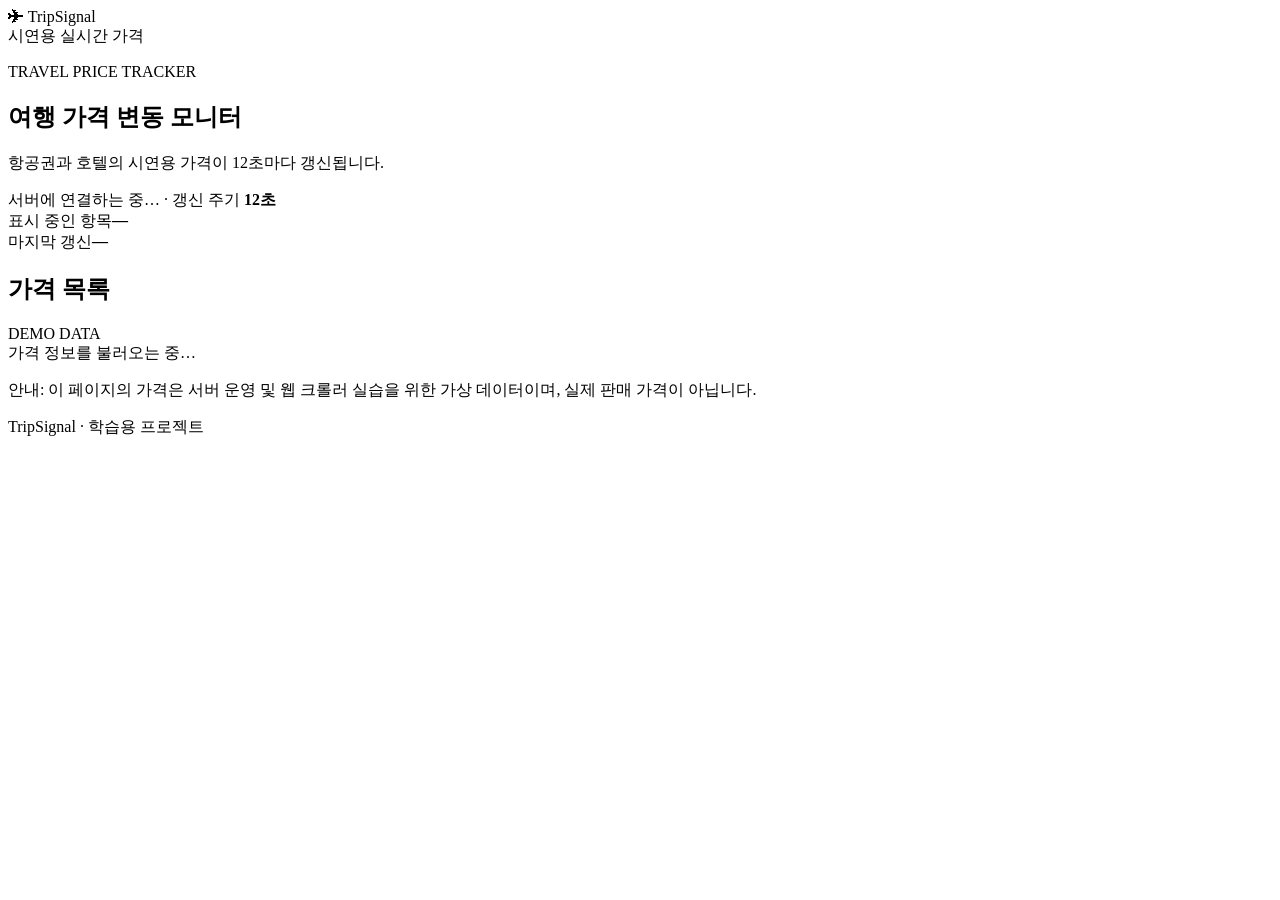
==== site/index.html @ cf35ae23 "Add files via upload" ====
<!doctype html>
<html lang="ko">
<head>
  <meta charset="utf-8">
  <meta name="viewport" content="width=device-width, initial-scale=1">
  <title>TripSignal | 여행 가격 모니터</title>
  <link rel="stylesheet" href="/style.css">
</head>
<body>
  <header class="top">
    <div class="brand">✈ TripSignal</div>
    <div class="live"><span class="dot"></span> 시연용 실시간 가격</div>
  </header>
  <main>
    <section class="hero">
      <p class="eyebrow">TRAVEL PRICE TRACKER</p>
      <h1>여행 가격 변동 모니터</h1>
      <p class="sub">항공권과 호텔의 시연용 가격이 12초마다 갱신됩니다.</p>
      <div class="status">
        <span id="statusDot" class="status-dot"></span>
        <span id="statusText">서버에 연결하는 중…</span>
        <span class="sep">·</span>
        <span>갱신 주기 <b>12초</b></span>
      </div>
    </section>
    <section class="summary">
      <div><span class="summary-label">표시 중인 항목</span><strong id="itemCount">—</strong></div>
      <div><span class="summary-label">마지막 갱신</span><strong id="updatedAt">—</strong></div>
    </section>
    <section>
      <div class="section-heading">
        <h2>가격 목록</h2>
        <span class="demo-tag">DEMO DATA</span>
      </div>
      <div id="prices" class="price-grid">
        <div class="loading">가격 정보를 불러오는 중…</div>
      </div>
    </section>
    <p class="notice">안내: 이 페이지의 가격은 서버 운영 및 웹 크롤러 실습을 위한 가상 데이터이며, 실제 판매 가격이 아닙니다.</p>
  </main>
  <footer>TripSignal · 학습용 프로젝트</footer>
  <script src="/app.js"></script>
</body>
</html>
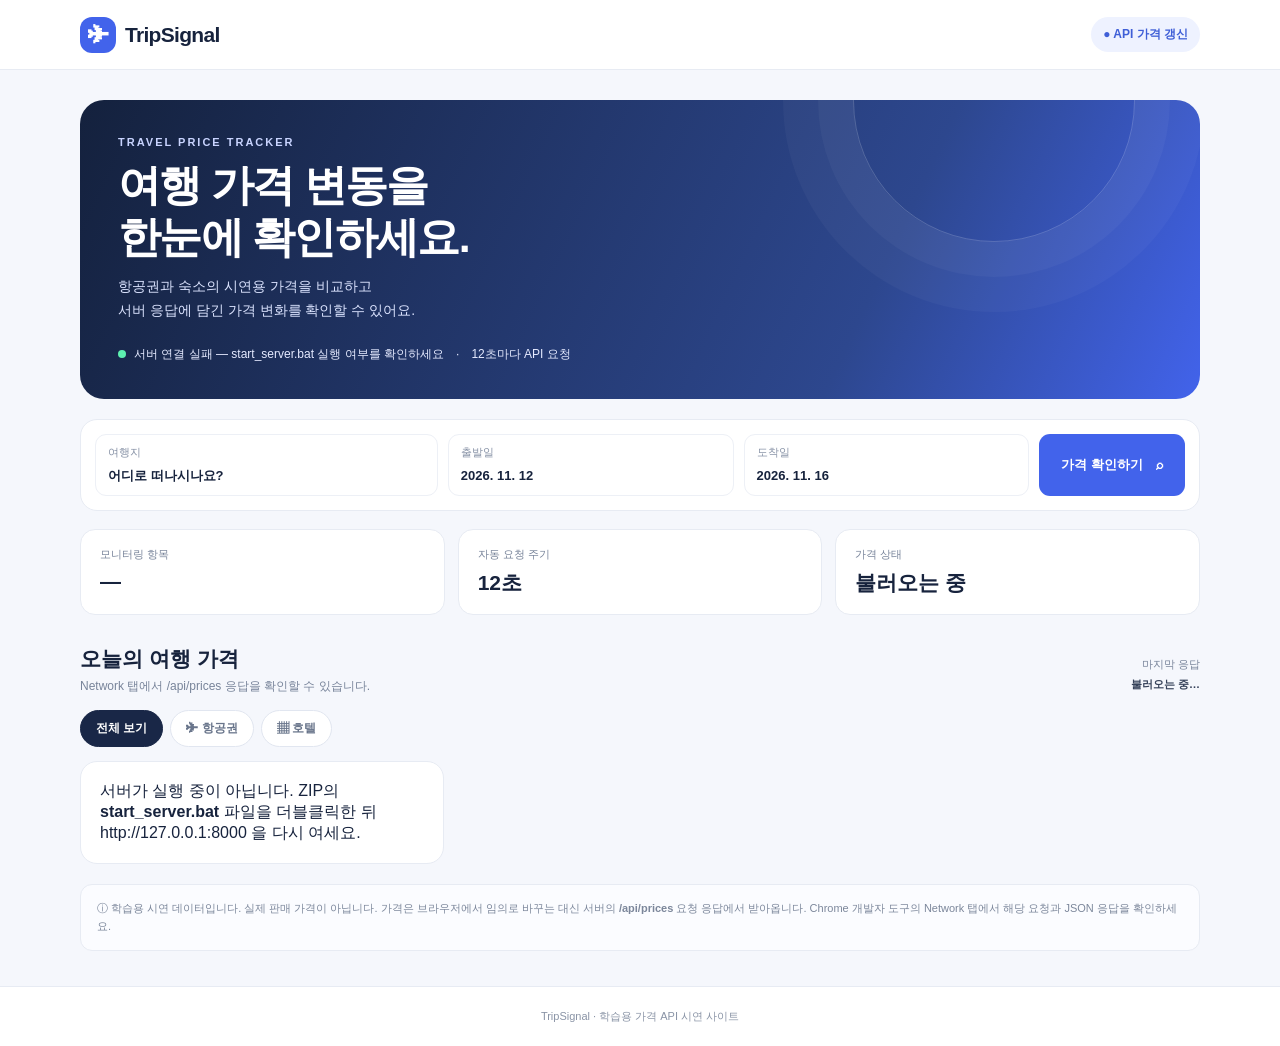
==== commit e79a1ee3: "Add files via upload" ====
--- a/site/index.html
+++ b/site/index.html
@@ -1,44 +1,51 @@
 <!doctype html>
 <html lang="ko">
 <head>
-  <meta charset="utf-8">
-  <meta name="viewport" content="width=device-width, initial-scale=1">
-  <title>TripSignal | 여행 가격 모니터</title>
-  <link rel="stylesheet" href="/style.css">
-</head>
+<meta charset="utf-8"><meta name="viewport" content="width=device-width,initial-scale=1">
+<title>TripSignal | 여행 가격 모니터</title>
+<style>
+:root{--blue:#4263eb;--ink:#17233d;--muted:#78849a;--line:#e7ebf3;--bg:#f5f7fc}
+*{box-sizing:border-box}body{margin:0;background:var(--bg);font-family:Arial,"Noto Sans KR",sans-serif;color:var(--ink)}
+header{height:70px;background:#fff;border-bottom:1px solid var(--line);display:flex;align-items:center}.nav,main{width:min(1120px,calc(100% - 36px));margin:auto}.nav{display:flex;justify-content:space-between;align-items:center}.logo{font-size:21px;font-weight:850;letter-spacing:-.7px}.mark{display:inline-grid;place-items:center;width:36px;height:36px;background:var(--blue);color:white;border-radius:12px;margin-right:9px}.live{background:#eef2ff;color:#3f5fd7;padding:9px 12px;border-radius:99px;font-size:12px;font-weight:700}
+.hero{margin:30px 0 20px;padding:36px 38px;border-radius:24px;color:white;background:linear-gradient(115deg,#14213d,#2d478e 70%,#4263eb);position:relative;overflow:hidden}.hero:after{content:"";position:absolute;width:280px;height:280px;border:1px solid #ffffff30;border-radius:50%;right:65px;top:-140px;box-shadow:0 0 0 35px #ffffff09,0 0 0 70px #ffffff08}.eyebrow{font-size:11px;letter-spacing:2px;color:#c9d4ff;font-weight:bold;margin-bottom:12px}h1{font-size:clamp(30px,4vw,43px);line-height:1.2;letter-spacing:-1.7px;margin:0 0 12px}.hero p{color:#dce4ff;font-size:14px;line-height:1.7;margin:0}.hero-foot{margin-top:23px;font-size:12px;color:#e5eaff}.dot{display:inline-block;width:8px;height:8px;border-radius:50%;background:#5df0b0;margin-right:8px}
+.search{background:#fff;border:1px solid var(--line);border-radius:17px;padding:14px;display:grid;grid-template-columns:1.2fr 1fr 1fr auto;gap:10px}.field{padding:10px 12px;border:1px solid #edf0f6;border-radius:11px}.field small{display:block;color:#8792a6;font-size:11px;margin-bottom:6px}.field b{font-size:13px}.search button{background:var(--blue);border:0;color:#fff;border-radius:11px;padding:0 22px;font-weight:bold;cursor:pointer}
+.stats{display:grid;grid-template-columns:repeat(3,1fr);gap:13px;margin:18px 0 30px}.stat{background:#fff;border:1px solid var(--line);border-radius:15px;padding:17px 19px}.stat small{display:block;color:var(--muted);font-size:11px;margin-bottom:7px}.stat strong{font-size:21px}.heading{display:flex;justify-content:space-between;align-items:end;margin-bottom:15px}.heading h2{margin:0 0 5px;font-size:21px}.heading p{margin:0;color:var(--muted);font-size:12px}.updated{text-align:right;color:var(--muted);font-size:11px;line-height:1.8}.updated b{color:#36425a}.tabs{display:flex;gap:7px;margin-bottom:14px}.tab{border:1px solid #e1e6f0;background:white;color:#69758b;border-radius:99px;padding:9px 15px;font-weight:bold;font-size:12px;cursor:pointer}.tab.active{background:#192747;color:white;border-color:#192747}
+.cards{display:grid;grid-template-columns:repeat(3,minmax(0,1fr));gap:14px}.card{background:white;border:1px solid var(--line);border-radius:17px;padding:19px;transition:.2s}.card.changed{border-color:#8097ff;box-shadow:0 0 0 3px #4263eb10}.topline{display:flex;align-items:center;justify-content:space-between}.kind{font-size:11px;color:#778398}.icon{display:inline-grid;place-items:center;width:29px;height:29px;background:#f0f3ff;border-radius:9px;margin-right:7px}.badge{font-size:10px;font-weight:bold;background:#e9f8f0;color:#13835a;padding:6px 8px;border-radius:7px}.badge.up{background:#fff0e6;color:#b75a28}.name{font-size:17px;font-weight:800;margin:17px 0 5px}.detail{font-size:11px;color:#8a94a6}.price{font-size:28px;letter-spacing:-1px;font-weight:850;margin-top:17px;font-variant-numeric:tabular-nums}.price small{font-size:12px;color:#788397;letter-spacing:0}.spark{height:25px;display:flex;align-items:end;gap:3px;margin-top:9px}.spark i{display:block;flex:1;min-height:5px;background:#dce4ff;border-radius:3px 3px 0 0}.spark i:last-child{background:var(--blue)}.bottom{border-top:1px solid #f0f2f7;margin-top:14px;padding-top:11px;display:flex;justify-content:space-between;color:#8a94a6;font-size:11px}.delta.down{color:#13835a;font-weight:bold}.delta.up{color:#b75a28;font-weight:bold}.notice{font-size:11px;line-height:1.7;color:#7c879b;border:1px solid var(--line);background:#fbfcff;border-radius:12px;padding:14px 16px;margin:20px 0 35px}footer{text-align:center;padding:22px;background:white;border-top:1px solid var(--line);color:#8a94a6;font-size:11px}
+@media(max-width:760px){.search{grid-template-columns:1fr 1fr}.search button{min-height:46px}.cards{grid-template-columns:repeat(2,minmax(0,1fr))}.hero:after{right:-150px}}@media(max-width:520px){.hero{padding:27px 22px}.hero:after{display:none}.cards{grid-template-columns:1fr}.stats{gap:7px}.stat{padding:13px 10px}.stat strong{font-size:16px}.stat small{font-size:10px}.search{padding:10px}.nav,main{width:calc(100% - 28px)}}
+</style></head>
 <body>
-  <header class="top">
-    <div class="brand">✈ TripSignal</div>
-    <div class="live"><span class="dot"></span> 시연용 실시간 가격</div>
-  </header>
-  <main>
-    <section class="hero">
-      <p class="eyebrow">TRAVEL PRICE TRACKER</p>
-      <h1>여행 가격 변동 모니터</h1>
-      <p class="sub">항공권과 호텔의 시연용 가격이 12초마다 갱신됩니다.</p>
-      <div class="status">
-        <span id="statusDot" class="status-dot"></span>
-        <span id="statusText">서버에 연결하는 중…</span>
-        <span class="sep">·</span>
-        <span>갱신 주기 <b>12초</b></span>
-      </div>
-    </section>
-    <section class="summary">
-      <div><span class="summary-label">표시 중인 항목</span><strong id="itemCount">—</strong></div>
-      <div><span class="summary-label">마지막 갱신</span><strong id="updatedAt">—</strong></div>
-    </section>
-    <section>
-      <div class="section-heading">
-        <h2>가격 목록</h2>
-        <span class="demo-tag">DEMO DATA</span>
-      </div>
-      <div id="prices" class="price-grid">
-        <div class="loading">가격 정보를 불러오는 중…</div>
-      </div>
-    </section>
-    <p class="notice">안내: 이 페이지의 가격은 서버 운영 및 웹 크롤러 실습을 위한 가상 데이터이며, 실제 판매 가격이 아닙니다.</p>
-  </main>
-  <footer>TripSignal · 학습용 프로젝트</footer>
-  <script src="/app.js"></script>
-</body>
-</html>
+<header><div class="nav"><div class="logo"><span class="mark">✈</span>TripSignal</div><div class="live">● API 가격 갱신</div></div></header>
+<main>
+<section class="hero"><div class="eyebrow">TRAVEL PRICE TRACKER</div><h1>여행 가격 변동을<br>한눈에 확인하세요.</h1><p>항공권과 숙소의 시연용 가격을 비교하고<br>서버 응답에 담긴 가격 변화를 확인할 수 있어요.</p><div class="hero-foot"><span class="dot"></span><span id="status">서버 연결 중…</span>　·　12초마다 API 요청</div></section>
+<section class="search"><div class="field"><small>여행지</small><b>어디로 떠나시나요?</b></div><div class="field"><small>출발일</small><b>2026. 11. 12</b></div><div class="field"><small>도착일</small><b>2026. 11. 16</b></div><button id="searchBtn">가격 확인하기　⌕</button></section>
+<section class="stats"><div class="stat"><small>모니터링 항목</small><strong id="count">—</strong></div><div class="stat"><small>자동 요청 주기</small><strong>12초</strong></div><div class="stat"><small>가격 상태</small><strong id="market">불러오는 중</strong></div></section>
+<section><div class="heading"><div><h2>오늘의 여행 가격</h2><p>Network 탭에서 /api/prices 응답을 확인할 수 있습니다.</p></div><div class="updated">마지막 응답<br><b id="updated">불러오는 중…</b></div></div>
+<div class="tabs"><button class="tab active" data-filter="전체">전체 보기</button><button class="tab" data-filter="항공권">✈ 항공권</button><button class="tab" data-filter="호텔">▦ 호텔</button></div><div class="cards" id="cards"></div></section>
+<div class="notice">ⓘ 학습용 시연 데이터입니다. 실제 판매 가격이 아닙니다. 가격은 브라우저에서 임의로 바꾸는 대신 서버의 <b>/api/prices</b> 요청 응답에서 받아옵니다. Chrome 개발자 도구의 Network 탭에서 해당 요청과 JSON 응답을 확인하세요.</div>
+</main><footer>TripSignal · 학습용 가격 API 시연 사이트</footer>
+<script>
+const API_URL="/api/prices";
+let filter="전체",previous={};
+const won=n=>Math.round(n).toLocaleString("ko-KR");
+function render(data){
+const root=document.getElementById("cards");root.innerHTML="";let changed=0;
+document.getElementById("updated").textContent=new Date(data.updated_at*1000).toLocaleTimeString("ko-KR",{hour:"2-digit",minute:"2-digit",second:"2-digit"});
+document.getElementById("count").textContent=data.prices.length+"개";
+data.prices.forEach(p=>{const old=previous[p.id],delta=old==null?0:p.price-old;if(delta)changed++;previous[p.id]=p.price;if(filter!=="전체"&&p.kind!==filter)return;
+const dir=delta<0?"down":delta>0?"up":"",badge=old==null?"첫 조회":delta<0?"▼ 가격 하락":delta>0?"▲ 가격 상승":"가격 유지";
+const card=document.createElement("article");card.className="card"+(delta?" changed":"");
+const hist=[p.price-(delta||p.price*.02),p.price+(delta||p.price*.01),p.price];const min=Math.min(...hist),max=Math.max(...hist);
+const bars=hist.map(v=>`<i style="height:${max===min?45:18+(v-min)/(max-min)*72}%"></i>`).join("");
+card.innerHTML=`<div class="topline"><div class="kind"><span class="icon">${p.kind==="酒店"?"▦":p.kind==="호텔"?"▦":"✈"}</span>${p.kind}</div><span class="badge ${dir}">${badge}</span></div><div class="name">${p.name}</div><div class="detail">${p.detail}</div><div class="price">${won(p.price)} <small>원</small></div><div class="spark">${bars}</div><div class="bottom"><span>최근 가격 흐름</span><span class="delta ${dir}">${old==null?"초기 가격":(delta>0?"+":"")+won(delta)+"원"}</span></div>`;
+root.appendChild(card);
+});
+document.getElementById("market").textContent=changed?"가격 변동 감지":"정상 업데이트";
+}
+async function fetchPrices(){
+try{const res=await fetch(API_URL+"?t="+Date.now(),{cache:"no-store"});if(!res.ok)throw new Error("HTTP "+res.status);const data=await res.json();document.getElementById("status").textContent="서버 연결됨 · HTTP "+res.status;render(data);}
+catch(e){document.getElementById("status").textContent="서버 연결 실패 — start_server.bat 실행 여부를 확인하세요";document.getElementById("cards").innerHTML='<div class="card">서버가 실행 중이 아닙니다. ZIP의 <b>start_server.bat</b> 파일을 더블클릭한 뒤 http://127.0.0.1:8000 을 다시 여세요.</div>';}
+}
+document.querySelectorAll(".tab").forEach(b=>b.addEventListener("click",()=>{document.querySelectorAll(".tab").forEach(x=>x.classList.remove("active"));b.classList.add("active");filter=b.dataset.filter;fetchPrices()}));
+document.getElementById("searchBtn").addEventListener("click",()=>{fetchPrices();document.getElementById("cards").scrollIntoView({behavior:"smooth"});});
+fetchPrices();setInterval(fetchPrices,12000);
+</script></body></html>
